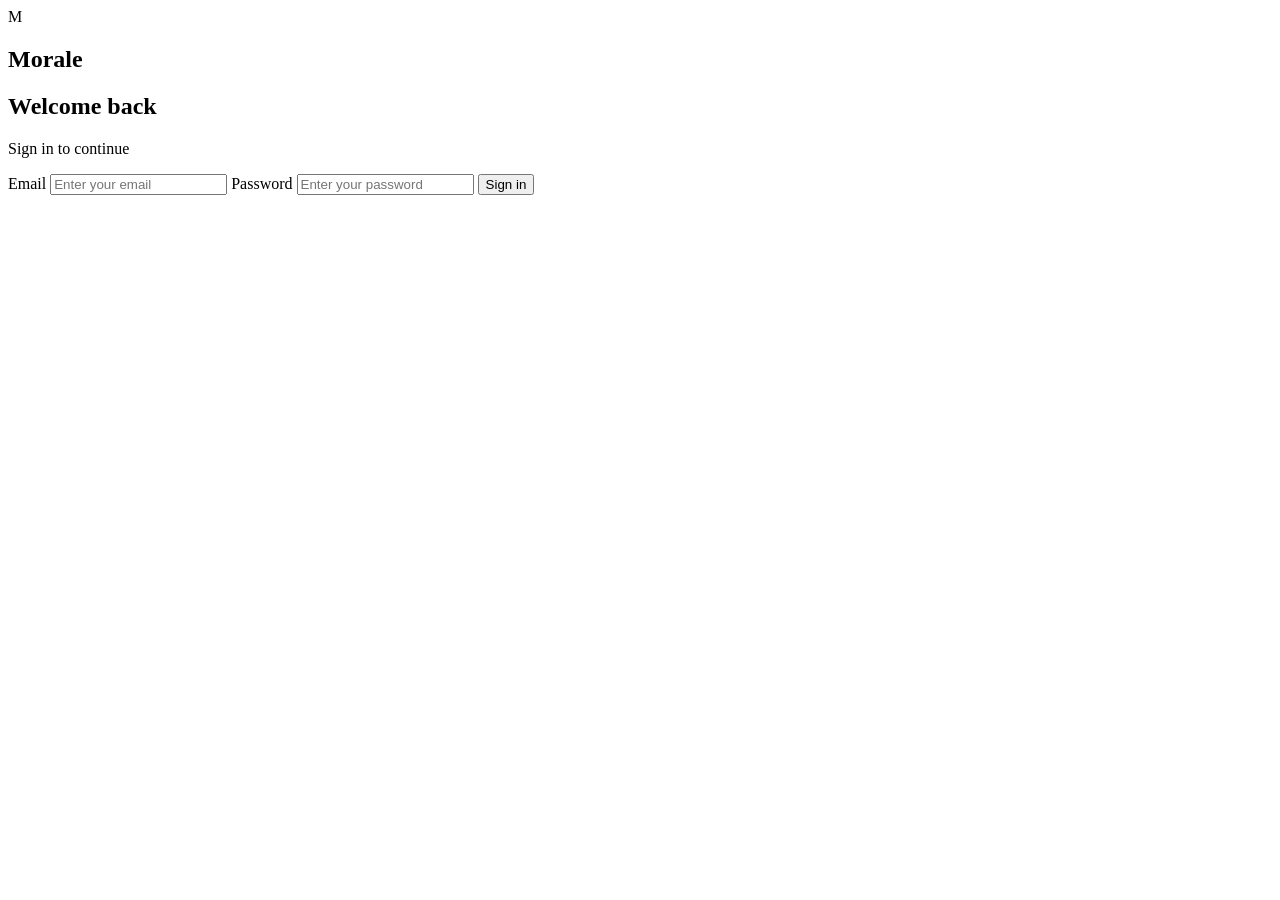
==== index.html @ e61e30a3 "Create index.html" ====
<!DOCTYPE html>
<html lang="en">
<head>
  <meta charset="UTF-8">
  <meta name="viewport" content="width=device-width, initial-scale=1.0">
  <title>Morale</title>
  <link rel="stylesheet" href="style.css">
</head>

<body>
  <main class="login-page">
    <section class="login-card">

      <div class="brand">
        <div class="brand-mark">M</div>
        <h1>Morale</h1>
      </div>

      <h2>Welcome back</h2>
      <p class="subtitle">Sign in to continue</p>

      <form id="loginForm">
        <label for="email">Email</label>
        <input
          type="text"
          id="email"
          placeholder="Enter your email"
          autocomplete="off"
          required
        >

        <label for="password">Password</label>
        <input
          type="password"
          id="password"
          placeholder="Enter your password"
          autocomplete="off"
          required
        >

        <button type="submit" class="primary-btn">Sign in</button>
      </form>

      <p id="loginMessage" class="login-message"></p>

    </section>
  </main>

  <script src="script.js"></script>
</body>
</html>
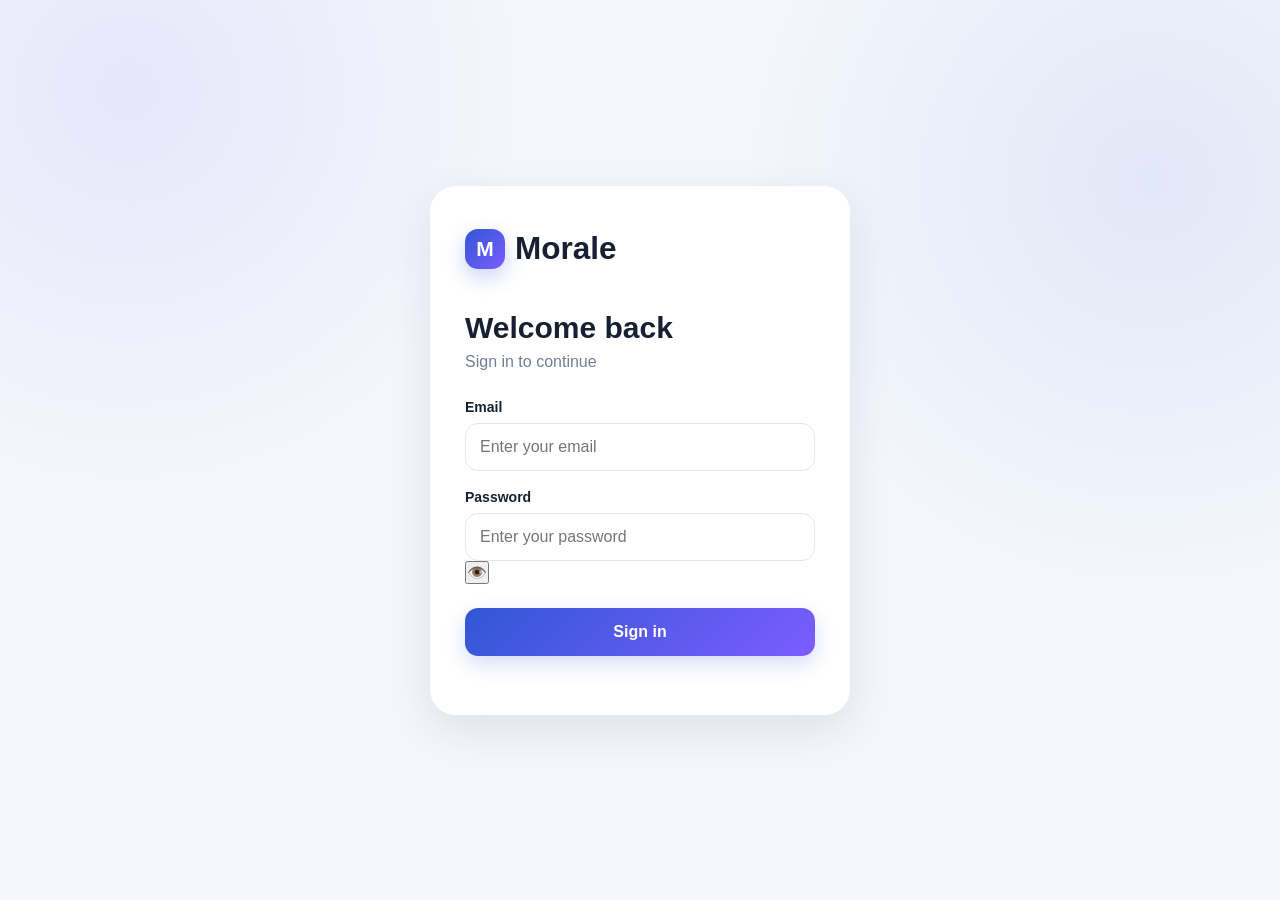
==== commit 3be285b4: "Update index.html" ====
--- a/index.html
+++ b/index.html
@@ -6,46 +6,49 @@
   <title>Morale</title>
   <link rel="stylesheet" href="style.css">
 </head>
-
 <body>
   <main class="login-page">
     <section class="login-card">
-
-      <div class="brand">
-        <div class="brand-mark">M</div>
-        <h1>Morale</h1>
-      </div>
-
-      <h2>Welcome back</h2>
-      <p class="subtitle">Sign in to continue</p>
-
-      <form id="loginForm">
-        <label for="email">Email</label>
-        <input
-          type="text"
-          id="email"
-          placeholder="Enter your email"
-          autocomplete="off"
-          required
-        >
-
-        <label for="password">Password</label>
-        <input
-          type="password"
-          id="password"
-          placeholder="Enter your password"
-          autocomplete="off"
-          required
-        >
-
-        <button type="submit" class="primary-btn">Sign in</button>
-      </form>
-
-      <p id="loginMessage" class="login-message"></p>
-
-    </section>
+  <div class="brand">
+    <div class="brand-mark">M</div>
+    <h1>Morale</h1>
+  </div>
+  <h2>Welcome back</h2>
+  <p class="subtitle">Sign in to continue</p>
+  <form id="loginForm">
+    <label for="email">Email</label>
+    <input
+      type="text"
+      id="email"
+      placeholder="Enter your email"
+      autocomplete="off"
+      required
+    >
+    <label for="password">Password</label>
+    <div class="password-field">
+      <input
+        type="password"
+        id="password"
+        placeholder="Enter your password"
+        autocomplete="off"
+        required
+      >
+      <button
+        type="button"
+        id="togglePassword"
+        class="password-toggle"
+        aria-label="Show password"
+      >
+        👁️
+      </button>
+    </div>
+    <button type="submit" class="primary-btn">
+      Sign in
+    </button>
+  </form>
+  <p id="loginMessage" class="login-message"></p>
+</section>
   </main>
-
   <script src="script.js"></script>
 </body>
 </html>
--- a/style.css
+++ b/style.css
@@ -0,0 +1,786 @@
+:root {
+  --bg: #f3f6fb;
+  --card: #ffffff;
+  --text: #172033;
+  --muted: #718096;
+  --border: #e3e8f0;
+  --primary: #3157d5;
+  --primary-hover: #2546b5;
+  --soft: #eef2ff;
+  --accent: #7c5cff;
+  --accent-light: #f1edff;
+  --success: #20a67a;
+  --shadow: 0 14px 40px rgba(36, 52, 82, 0.10);
+  --shadow-hover: 0 18px 45px rgba(36, 52, 82, 0.15);
+}
+
+* {
+  box-sizing: border-box;
+  margin: 0;
+  padding: 0;
+}
+
+html {
+  scroll-behavior: smooth;
+}
+
+body {
+  font-family: -apple-system, BlinkMacSystemFont, "Segoe UI", sans-serif;
+  background:
+    radial-gradient(circle at 10% 10%, rgba(124, 92, 255, 0.10), transparent 28%),
+    radial-gradient(circle at 90% 20%, rgba(49, 87, 213, 0.09), transparent 30%),
+    var(--bg);
+  color: var(--text);
+  min-height: 100vh;
+  transition: background 0.25s ease, color 0.25s ease;
+}
+
+button,
+input,
+select {
+  font: inherit;
+}
+
+button,
+select {
+  cursor: pointer;
+}
+
+button {
+  transition: transform 0.18s ease, box-shadow 0.18s ease, background 0.18s ease;
+}
+
+button:active {
+  transform: scale(0.98);
+}
+
+a {
+  color: inherit;
+  text-decoration: none;
+}
+
+/* LOGIN */
+
+.login-page {
+  min-height: 100vh;
+  display: flex;
+  justify-content: center;
+  align-items: center;
+  padding: 24px;
+}
+
+.login-card {
+  width: 100%;
+  max-width: 420px;
+  background: rgba(255, 255, 255, 0.96);
+  padding: 42px 34px;
+  border-radius: 26px;
+  border: 1px solid rgba(255, 255, 255, 0.8);
+  box-shadow: var(--shadow);
+}
+
+.brand {
+  display: flex;
+  align-items: center;
+  gap: 10px;
+  font-size: 21px;
+  font-weight: 700;
+}
+
+.brand-mark {
+  width: 40px;
+  height: 40px;
+  border-radius: 13px;
+  background: linear-gradient(135deg, var(--primary), var(--accent));
+  color: white;
+  display: flex;
+  align-items: center;
+  justify-content: center;
+  font-weight: 800;
+  box-shadow: 0 8px 20px rgba(49, 87, 213, 0.25);
+}
+
+.login-card h2 {
+  margin-top: 42px;
+  font-size: 30px;
+}
+
+.subtitle {
+  color: var(--muted);
+  margin-top: 8px;
+  margin-bottom: 28px;
+}
+
+.login-card label {
+  display: block;
+  margin: 18px 0 8px;
+  font-size: 14px;
+  font-weight: 600;
+}
+
+.login-card input,
+.modal-card input,
+.chat-form input {
+  width: 100%;
+  border: 1px solid var(--border);
+  border-radius: 13px;
+  padding: 14px;
+  outline: none;
+  background: var(--card);
+  color: var(--text);
+  transition: border-color 0.2s ease, box-shadow 0.2s ease;
+}
+
+.login-card input:focus,
+.modal-card input:focus,
+.chat-form input:focus {
+  border-color: var(--primary);
+  box-shadow: 0 0 0 4px rgba(49, 87, 213, 0.10);
+}
+
+.primary-btn {
+  width: 100%;
+  border: 0;
+  border-radius: 13px;
+  padding: 15px;
+  margin-top: 24px;
+  background: linear-gradient(135deg, var(--primary), var(--accent));
+  color: white;
+  font-weight: 700;
+  box-shadow: 0 8px 20px rgba(49, 87, 213, 0.20);
+}
+
+.primary-btn:hover {
+  background: linear-gradient(135deg, var(--primary-hover), var(--accent));
+  box-shadow: 0 12px 26px rgba(49, 87, 213, 0.25);
+}
+
+.login-message {
+  text-align: center;
+  color: var(--muted);
+  margin-top: 16px;
+  font-size: 14px;
+}
+
+/* APP */
+
+.app {
+  min-height: 100vh;
+  padding-bottom: 80px;
+}
+
+.topbar {
+  height: 72px;
+  display: flex;
+  align-items: center;
+  justify-content: space-between;
+  padding: 0 7%;
+  background: rgba(255, 255, 255, 0.92);
+  backdrop-filter: blur(16px);
+  border-bottom: 1px solid rgba(227, 232, 240, 0.8);
+  position: sticky;
+  top: 0;
+  z-index: 30;
+}
+
+.profile-button {
+  display: flex;
+}
+
+.profile-avatar,
+.large-avatar {
+  display: flex;
+  align-items: center;
+  justify-content: center;
+  background: linear-gradient(135deg, var(--primary), var(--accent));
+  color: white;
+  border-radius: 50%;
+  font-weight: 700;
+  box-shadow: 0 7px 18px rgba(49, 87, 213, 0.20);
+}
+
+.profile-avatar {
+  width: 40px;
+  height: 40px;
+}
+
+.dashboard,
+.settings-page {
+  width: 90%;
+  max-width: 900px;
+  margin: 0 auto;
+  padding-top: 45px;
+}
+
+.welcome p {
+  color: var(--muted);
+  margin-bottom: 6px;
+}
+
+.welcome h1 {
+  font-size: 32px;
+  letter-spacing: -0.5px;
+}
+
+/* BALANCE */
+
+.balance-card {
+  margin-top: 28px;
+  padding: 30px;
+  border-radius: 26px;
+  background:
+    radial-gradient(circle at 90% 10%, rgba(255, 255, 255, 0.18), transparent 25%),
+    radial-gradient(circle at 10% 100%, rgba(124, 92, 255, 0.30), transparent 35%),
+    linear-gradient(135deg, #3157d5, #684fd1);
+  color: white;
+  box-shadow: 0 18px 40px rgba(49, 87, 213, 0.22);
+  position: relative;
+  overflow: hidden;
+}
+
+.balance-card::after {
+  content: "";
+  position: absolute;
+  width: 180px;
+  height: 180px;
+  border-radius: 50%;
+  right: -70px;
+  bottom: -90px;
+  background: rgba(255, 255, 255, 0.10);
+}
+
+.balance-header {
+  display: flex;
+  justify-content: space-between;
+  align-items: center;
+  position: relative;
+  z-index: 1;
+}
+
+.balance-header span {
+  opacity: 0.82;
+  font-size: 14px;
+}
+
+.icon-btn {
+  border: 0;
+  background: rgba(255, 255, 255, 0.13);
+  color: white;
+  font-size: 19px;
+  width: 40px;
+  height: 40px;
+  border-radius: 12px;
+}
+
+.icon-btn:hover {
+  background: rgba(255, 255, 255, 0.22);
+}
+
+.balance {
+  font-size: clamp(32px, 7vw, 52px);
+  font-weight: 750;
+  margin: 20px 0;
+  word-break: break-word;
+  letter-spacing: -1px;
+  position: relative;
+  z-index: 1;
+}
+
+.balance-footer {
+  display: flex;
+  align-items: center;
+  justify-content: space-between;
+  gap: 15px;
+  position: relative;
+  z-index: 1;
+}
+
+.balance-footer select {
+  border: 1px solid rgba(255, 255, 255, 0.28);
+  background: rgba(255, 255, 255, 0.14);
+  color: white;
+  padding: 9px 12px;
+  border-radius: 10px;
+  outline: none;
+}
+
+.balance-footer select option {
+  color: #172033;
+  background: white;
+}
+
+.account-label {
+  opacity: 0.78;
+  font-size: 13px;
+}
+
+/* ACTIONS */
+
+.quick-actions {
+  display: grid;
+  grid-template-columns: repeat(2, 1fr);
+  gap: 16px;
+  margin-top: 20px;
+}
+
+.action-card {
+  text-align: left;
+  border: 1px solid var(--border);
+  border-radius: 20px;
+  background: rgba(255, 255, 255, 0.94);
+  color: var(--text);
+  padding: 22px;
+  transition: 0.2s ease;
+}
+
+.action-card:hover {
+  transform: translateY(-3px);
+  box-shadow: var(--shadow-hover);
+  border-color: rgba(49, 87, 213, 0.18);
+}
+
+.action-icon {
+  display: flex;
+  width: 40px;
+  height: 40px;
+  border-radius: 12px;
+  align-items: center;
+  justify-content: center;
+  background: linear-gradient(135deg, var(--soft), var(--accent-light));
+  color: var(--primary);
+  margin-bottom: 14px;
+  font-size: 21px;
+}
+
+.action-card strong,
+.action-card small {
+  display: block;
+}
+
+.action-card small {
+  color: var(--muted);
+  margin-top: 5px;
+}
+
+/* ACCOUNT */
+
+.account-section {
+  margin-top: 30px;
+  padding: 24px;
+  background: rgba(255, 255, 255, 0.94);
+  border: 1px solid var(--border);
+  border-radius: 22px;
+  box-shadow: 0 8px 25px rgba(36, 52, 82, 0.05);
+}
+
+.section-heading {
+  display: flex;
+  justify-content: space-between;
+  margin-bottom: 10px;
+}
+
+.section-heading span {
+  color: var(--muted);
+}
+
+.account-row {
+  padding: 18px 0;
+  border-top: 1px solid var(--border);
+}
+
+.row-label {
+  display: block;
+  color: var(--muted);
+  font-size: 13px;
+  margin-bottom: 5px;
+}
+
+/* SETTINGS */
+
+.settings-profile {
+  text-align: center;
+}
+
+.large-avatar {
+  width: 92px;
+  height: 92px;
+  margin: 0 auto 18px;
+  font-size: 30px;
+}
+
+.settings-profile h1 {
+  font-size: 28px;
+}
+
+.settings-profile p {
+  color: var(--muted);
+  margin-top: 5px;
+}
+
+.settings-card {
+  margin-top: 32px;
+  background: rgba(255, 255, 255, 0.94);
+  border: 1px solid var(--border);
+  border-radius: 22px;
+  overflow: hidden;
+  box-shadow: 0 8px 25px rgba(36, 52, 82, 0.05);
+}
+
+.settings-row {
+  display: flex;
+  align-items: center;
+  justify-content: space-between;
+  gap: 20px;
+  padding: 21px;
+  border-bottom: 1px solid var(--border);
+}
+
+.settings-row:last-child {
+  border-bottom: 0;
+}
+
+.settings-row strong,
+.settings-row small {
+  display: block;
+}
+
+.settings-row small {
+  color: var(--muted);
+  margin-top: 5px;
+}
+
+.settings-action {
+  border: 0;
+  background: var(--soft);
+  color: var(--primary);
+  padding: 9px 14px;
+  border-radius: 10px;
+  font-weight: 600;
+}
+
+.settings-action:hover {
+  background: var(--accent-light);
+}
+
+.settings-row select {
+  max-width: 190px;
+  padding: 9px 12px;
+  border: 1px solid var(--border);
+  border-radius: 10px;
+  background: var(--card);
+  color: var(--text);
+  outline: none;
+}
+
+/* THEME SWITCH */
+
+.theme-toggle {
+  width: 52px;
+  height: 30px;
+  border: 0;
+  border-radius: 20px;
+  background: #cbd5e1;
+  padding: 3px;
+}
+
+.theme-toggle span {
+  display: block;
+  width: 24px;
+  height: 24px;
+  border-radius: 50%;
+  background: white;
+  transition: transform 0.2s;
+  box-shadow: 0 2px 6px rgba(0, 0, 0, 0.15);
+}
+
+body.dark .theme-toggle {
+  background: #4b5563;
+}
+
+body.dark .theme-toggle span {
+  transform: translateX(22px);
+}
+
+/* BOTTOM NAV */
+
+.bottom-nav {
+  position: fixed;
+  left: 0;
+  right: 0;
+  bottom: 0;
+  height: 70px;
+  display: flex;
+  justify-content: center;
+  gap: 80px;
+  align-items: center;
+  background: rgba(255, 255, 255, 0.94);
+  backdrop-filter: blur(16px);
+  border-top: 1px solid rgba(227, 232, 240, 0.85);
+  box-shadow: 0 -8px 25px rgba(36, 52, 82, 0.06);
+  z-index: 20;
+}
+
+.nav-item {
+  text-align: center;
+  color: var(--muted);
+  transition: color 0.2s ease, transform 0.2s ease;
+}
+
+.nav-item:hover {
+  color: var(--primary);
+  transform: translateY(-2px);
+}
+
+.nav-item span {
+  display: block;
+  font-size: 23px;
+  margin-bottom: 3px;
+}
+
+.nav-item small {
+  font-size: 12px;
+}
+
+.nav-item.active {
+  color: var(--primary);
+  font-weight: 700;
+}
+
+/* MODAL */
+
+.modal {
+  display: none;
+  position: fixed;
+  inset: 0;
+  background: rgba(15, 23, 42, 0.58);
+  backdrop-filter: blur(5px);
+  align-items: center;
+  justify-content: center;
+  padding: 20px;
+  z-index: 50;
+}
+
+.modal.show {
+  display: flex;
+}
+
+.modal-card {
+  width: 100%;
+  max-width: 400px;
+  background: var(--card);
+  border-radius: 24px;
+  padding: 28px;
+  position: relative;
+  box-shadow: var(--shadow-hover);
+}
+
+.modal-card p {
+  color: var(--muted);
+  margin: 7px 0 20px;
+}
+
+.close-modal {
+  position: absolute;
+  right: 18px;
+  top: 15px;
+  border: 0;
+  background: transparent;
+  color: var(--muted);
+  font-size: 25px;
+}
+
+/* SUPPORT */
+
+.support-panel {
+  display: none;
+  position: fixed;
+  right: 20px;
+  bottom: 85px;
+  width: min(380px, calc(100% - 40px));
+  height: 500px;
+  background: var(--card);
+  border: 1px solid var(--border);
+  border-radius: 22px;
+  box-shadow: var(--shadow-hover);
+  z-index: 40;
+  overflow: hidden;
+  flex-direction: column;
+}
+
+.support-panel.show {
+  display: flex;
+}
+
+.support-header {
+  display: flex;
+  justify-content: space-between;
+  padding: 18px;
+  border-bottom: 1px solid var(--border);
+}
+
+.support-header strong,
+.support-header small {
+  display: block;
+}
+
+.support-header small {
+  color: var(--muted);
+  margin-top: 3px;
+}
+
+.support-header button {
+  border: 0;
+  background: transparent;
+  color: var(--muted);
+  font-size: 24px;
+}
+
+.chat-messages {
+  flex: 1;
+  padding: 18px;
+  overflow-y: auto;
+}
+
+.message {
+  max-width: 85%;
+  padding: 11px 14px;
+  border-radius: 14px;
+  margin-bottom: 10px;
+  font-size: 14px;
+}
+
+.message.received {
+  background: var(--soft);
+}
+
+.message.sent {
+  margin-left: auto;
+  background: var(--primary);
+  color: white;
+}
+
+.chat-form {
+  display: flex;
+  gap: 8px;
+  padding: 12px;
+  border-top: 1px solid var(--border);
+}
+
+.chat-form input {
+  padding: 11px;
+}
+
+.chat-form button {
+  border: 0;
+  border-radius: 10px;
+  background: var(--primary);
+  color: white;
+  padding: 0 15px;
+}
+
+/* DARK MODE */
+
+body.dark {
+  --bg: #0b1020;
+  --card: #151c2d;
+  --text: #f3f6ff;
+  --muted: #9ba7bd;
+  --border: #29344a;
+  --primary: #718cff;
+  --primary-hover: #5e78ed;
+  --soft: #202a40;
+  --accent: #927cff;
+  --accent-light: #292344;
+  --shadow: 0 14px 40px rgba(0, 0, 0, 0.25);
+  --shadow-hover: 0 18px 45px rgba(0, 0, 0, 0.32);
+
+  background:
+    radial-gradient(circle at 10% 10%, rgba(124, 92, 255, 0.12), transparent 28%),
+    radial-gradient(circle at 90% 20%, rgba(49, 87, 213, 0.12), transparent 30%),
+    var(--bg);
+}
+
+body.dark .topbar,
+body.dark .bottom-nav {
+  background: rgba(21, 28, 45, 0.94);
+  border-color: var(--border);
+}
+
+body.dark .login-card,
+body.dark .action-card,
+body.dark .account-section,
+body.dark .settings-card {
+  background: rgba(21, 28, 45, 0.95);
+  border-color: var(--border);
+}
+
+body.dark .login-card input,
+body.dark .modal-card input,
+body.dark .chat-form input,
+body.dark .settings-row select {
+  background: #101728;
+  color: var(--text);
+  border-color: var(--border);
+}
+
+body.dark .brand-mark {
+  color: white;
+}
+
+body.dark .profile-avatar,
+body.dark .large-avatar {
+  color: white;
+}
+
+body.dark .action-icon {
+  background: var(--soft);
+  color: #a9b6ff;
+}
+
+body.dark .primary-btn,
+body.dark .chat-form button {
+  color: white;
+}
+
+/* MOBILE */
+
+@media (max-width: 600px) {
+  .topbar {
+    padding: 0 5%;
+  }
+
+  .dashboard,
+  .settings-page {
+    width: 92%;
+    padding-top: 30px;
+  }
+
+  .balance-card {
+    padding: 23px;
+  }
+
+  .balance-footer {
+    align-items: flex-start;
+    flex-direction: column;
+  }
+
+  .quick-actions {
+    grid-template-columns: 1fr;
+  }
+
+  .settings-row {
+    align-items: flex-start;
+  }
+
+  .settings-row select {
+    max-width: 150px;
+  }
+
+  .bottom-nav {
+    gap: 60px;
+  }
+
+  .login-card {
+    padding: 32px 24px;
+  }
+}
